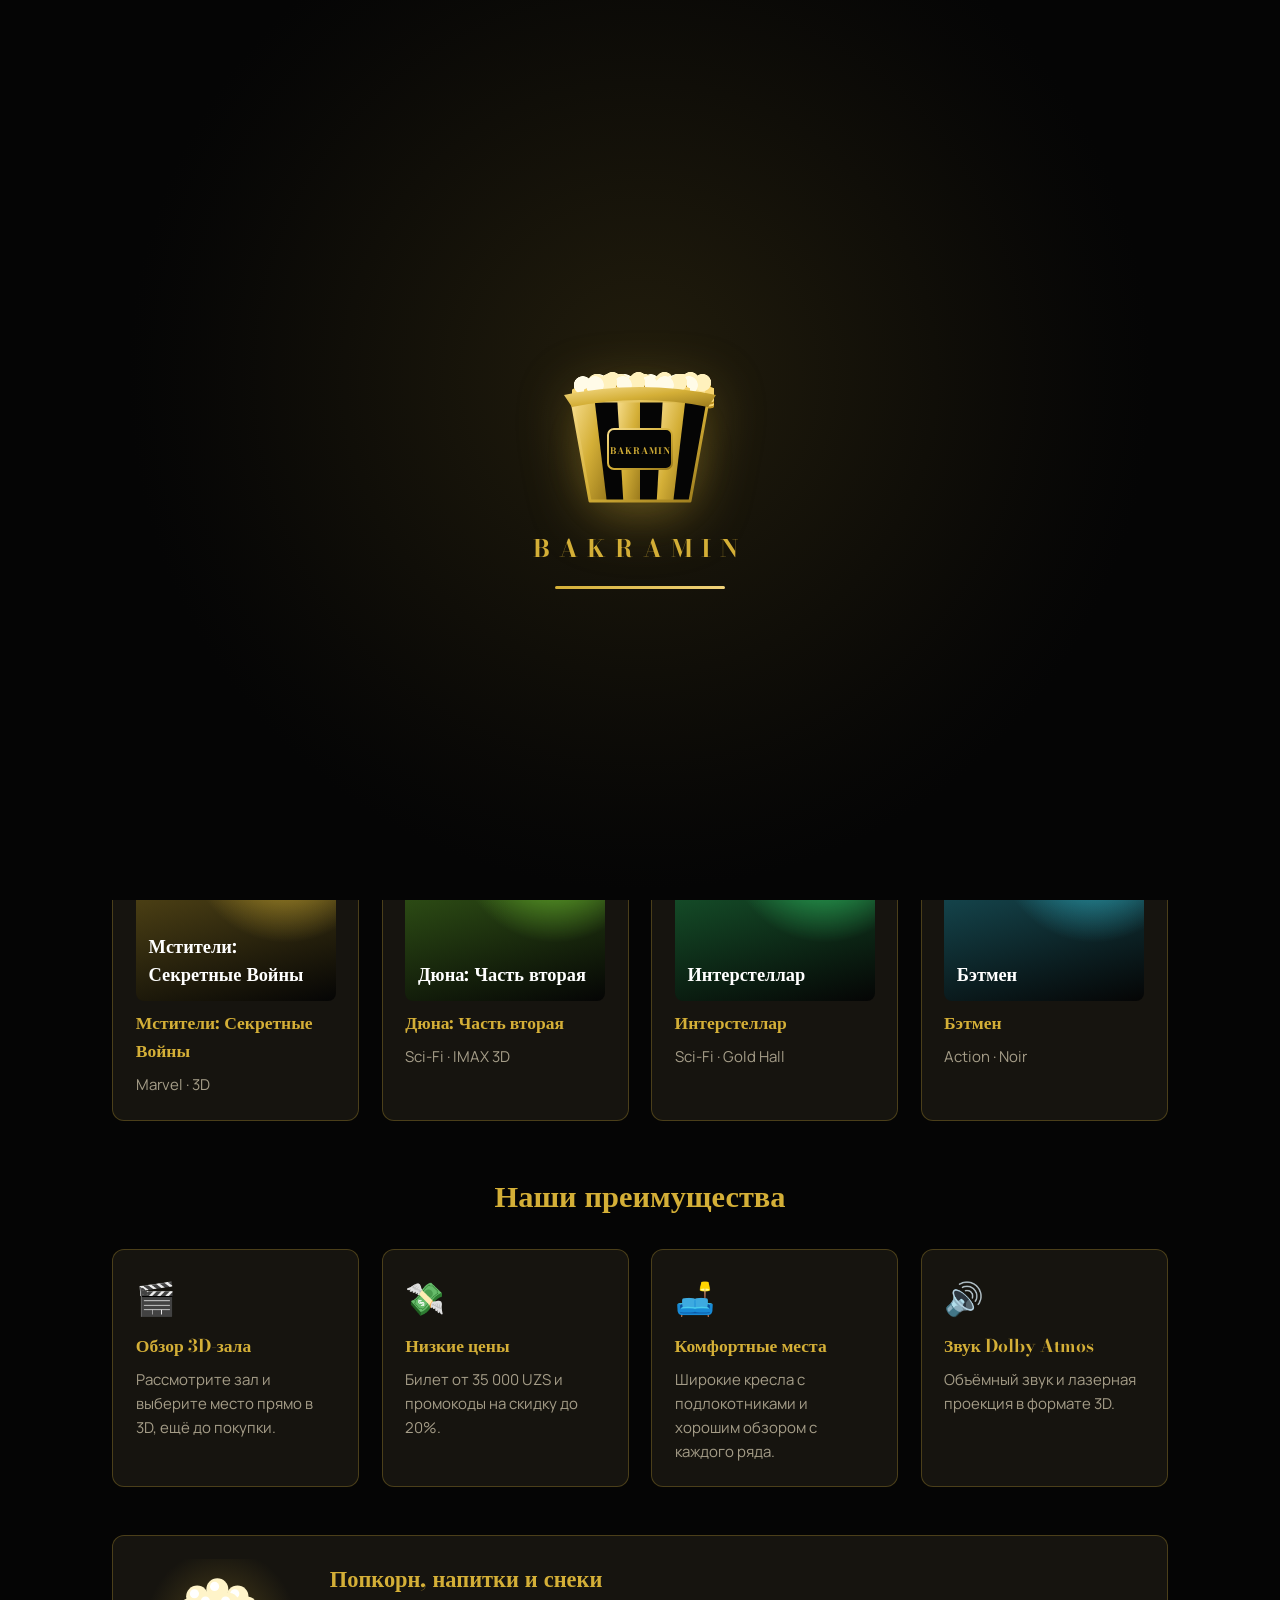
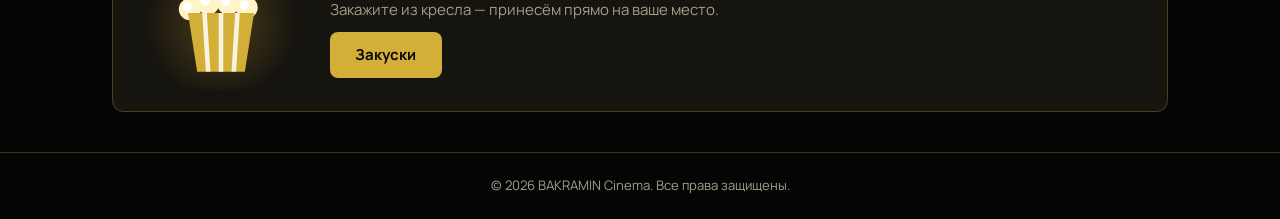
==== index.html @ 0f237e68 "start" ====
<!DOCTYPE html>
<html lang="ru" data-theme="dark">
<head>
<meta charset="UTF-8">
<meta name="viewport" content="width=device-width,initial-scale=1">
<title>Bakramin Cinema</title>
<link href="https://fonts.googleapis.com/css2?family=Bodoni+Moda:wght@700&family=Manrope:wght@400;600;800&display=swap" rel="stylesheet">
<link rel="stylesheet" href="style.css">
</head>
<body data-p="index">
<main id="m"></main>
<script src="main.js"></script>
</body>
</html>
---- style.css ----
:root{--bg:#050505;--bg2:#101010;--card:#16140f;--tx:#f6f0e0;--mu:#a59d88;--gold:#d4af37;--gold2:#f0d27a;--ln:rgba(212,175,55,.28);--free:#fff;--red:#e63946;--sf:'Manrope',system-ui,sans-serif;--hf:'Bodoni Moda','Playfair Display',Georgia,serif}
[data-theme=light]{--bg:#fffdf7;--bg2:#f6f0df;--card:#fff;--tx:#1b1810;--mu:#6f664f;--gold:#a97f12;--gold2:#c79b2a;--ln:rgba(169,127,18,.35);--free:#fff}
*{box-sizing:border-box;margin:0;padding:0}
body{background:var(--bg);color:var(--tx);font:15px/1.6 var(--sf);min-height:100vh;display:flex;flex-direction:column;transition:background .3s,color .3s}
h1,h2,h3,.logo{font-family:var(--hf);font-weight:700}
a{color:inherit;text-decoration:none}
header{position:sticky;top:0;z-index:50;display:flex;flex-wrap:wrap;gap:.8rem 1.6rem;justify-content:space-between;align-items:center;padding:.9rem 2rem;background:color-mix(in srgb,var(--bg) 88%,transparent);backdrop-filter:blur(10px);border-bottom:1px solid var(--ln)}
.logo{font-size:1.5rem;letter-spacing:.28em;color:var(--gold)}
nav{display:flex;gap:1.4rem}nav a{color:var(--mu);padding:.2rem 0;border-bottom:2px solid transparent}nav a:hover,nav a.on{color:var(--gold);border-color:var(--gold)}
.ctl{display:flex;gap:.6rem}
select,button,input{font:inherit;background:var(--card);color:var(--tx);border:1px solid var(--ln);border-radius:8px;padding:.5rem .9rem;cursor:pointer}
input{cursor:text;width:100%}input:focus,select:focus,button:focus-visible,a:focus-visible{outline:2px solid var(--gold);outline-offset:2px}
button:hover{border-color:var(--gold)}
.btn,button.pr{background:var(--gold);color:#0a0a0a;border:0;font-weight:700;display:inline-block;padding:.7rem 1.6rem;border-radius:8px;cursor:pointer;transition:transform .2s,box-shadow .2s}
.btn:hover,button.pr:hover{transform:translateY(-2px);box-shadow:0 8px 24px var(--ln)}
main{flex:1;width:100%;max-width:1100px;margin:0 auto;padding:2.5rem 1.4rem}
.hero{text-align:center;padding:4rem 0 3.5rem}
.hero h1{font-size:clamp(2.2rem,6vw,4.4rem);line-height:1.1;margin-bottom:1.2rem;background:linear-gradient(100deg,var(--gold) 30%,var(--gold2) 48%,var(--gold) 66%) 0 0/250% 100%;-webkit-background-clip:text;background-clip:text;color:transparent;animation:sheen 3s .6s 1 both}
@keyframes sheen{from{background-position:100% 0}to{background-position:0 0}}
.hero p{color:var(--mu);max-width:620px;margin:0 auto 2rem;font-size:1.1rem}
.st{font-size:1.9rem;color:var(--gold);text-align:center;margin:0 0 1.8rem}
.grid{display:grid;grid-template-columns:repeat(auto-fill,minmax(250px,1fr));gap:1.4rem}
.card{background:var(--card);border:1px solid var(--ln);border-radius:12px;padding:1.4rem;display:flex;flex-direction:column;gap:.5rem;transition:border-color .25s,transform .25s}
.card:hover{border-color:var(--gold);transform:translateY(-3px)}
.card h3{color:var(--gold)}.card p{color:var(--mu)}.ic{font-size:2rem}
.poster{height:170px;border-radius:8px;display:flex;align-items:flex-end;padding:.8rem;font:700 1.15rem var(--hf);color:#fff;background:linear-gradient(160deg,var(--c),#050505)}
.row{display:flex;gap:.6rem;flex-wrap:wrap}.row>a{flex:1}.row .btn{width:100%;text-align:center}
.fav.on{background:var(--gold);color:#000}
.times{display:flex;gap:.8rem;justify-content:center;margin:.5rem 0 2rem}.times button.on{background:var(--gold);color:#000;font-weight:700}
.hall{background:var(--card);border:1px solid var(--ln);border-radius:16px;padding:2rem 1rem;max-width:640px;margin:0 auto}
.scr{width:78%;height:8px;margin:0 auto .5rem;background:var(--gold);border-radius:50%;box-shadow:0 0 22px var(--gold)}
.sc{text-align:center;color:var(--gold);font-size:.8rem;margin-bottom:1.6rem}
.lay{display:flex;justify-content:center;align-items:stretch;gap:1.2rem}
.stair{writing-mode:vertical-rl;color:var(--gold);letter-spacing:.35em;font-size:.72rem;border:1px dashed var(--ln);border-radius:8px;padding:.6rem .3rem;text-align:center;opacity:.8}
.seats{display:flex;flex-direction:column;gap:.9rem}.sr{display:flex;gap:.55rem;justify-content:center;align-items:center}
.rn{width:1.2rem;color:var(--mu);font-size:.7rem}
.seat{width:34px;height:34px;border-radius:7px 7px 4px 4px;background:var(--free);border:1px solid #bbb;color:#111;font:700 .75rem var(--sf);padding:0;display:grid;place-items:center;transition:transform .15s}
.seat:not(.bk):hover{transform:scale(1.12)}.seat.bk{background:var(--red);color:#fff;border-color:var(--red);cursor:not-allowed}
.seat.sel{background:var(--gold);border-color:var(--gold2);box-shadow:0 0 12px var(--gold)}
.lg{display:flex;gap:1.4rem;justify-content:center;margin-top:1.6rem;font-size:.82rem;color:var(--mu)}.lg i{display:inline-block;width:13px;height:13px;border-radius:3px;margin-right:.35rem;vertical-align:-2px;background:var(--free);border:1px solid #bbb}.lg i.r{background:var(--red);border-color:var(--red)}.lg i.g{background:var(--gold);border-color:var(--gold)}
#c3{display:none;height:360px;margin-top:1.4rem;border:1px solid var(--gold);border-radius:10px;overflow:hidden;cursor:grab}
.sum{text-align:center;margin-top:1.4rem;color:var(--gold);font-weight:700;min-height:1.6em}
.box{max-width:620px;margin:0 auto}.box h3{font-size:1.4rem}
.tot{text-align:right;font-size:1.3rem;color:var(--gold);font-weight:700;margin:1rem 0}
.pm{display:flex;gap:.5rem;margin-top:1rem}.pm button{white-space:nowrap}
.tk{border:1px dashed var(--gold);border-radius:8px;padding:.8rem;background:color-mix(in srgb,var(--gold) 7%,transparent);display:flex;flex-direction:column;gap:.2rem;font-size:.85rem;color:var(--mu)}.tk b{color:var(--gold);font-size:1rem}
label{font-size:.82rem;color:var(--mu);display:block;margin:.8rem 0 .25rem}
.mu{color:var(--mu)}
footer{padding:1.4rem;text-align:center;font-size:.82rem;color:var(--mu);border-top:1px solid var(--ln)}
#toast{position:fixed;bottom:1.6rem;left:50%;transform:translate(-50%,30px);background:var(--gold);color:#000;padding:.7rem 1.4rem;border-radius:30px;font-weight:700;opacity:0;pointer-events:none;transition:.3s;z-index:200}#toast.on{opacity:1;transform:translate(-50%,0)}
.rv{animation:rv .6s backwards}@keyframes rv{from{opacity:0;transform:translateY(16px)}}
/* preloader: gold popcorn box */
#pre{position:fixed;inset:0;z-index:999;background:radial-gradient(circle at 50% 42%,color-mix(in srgb,var(--gold) 14%,var(--bg)),var(--bg) 62%);display:grid;place-content:center;justify-items:center;gap:1.2rem;transition:opacity .7s,visibility .7s,transform .7s}#pre.off{opacity:0;visibility:hidden;transform:scale(1.06)}
.pc{position:relative;width:180px;height:200px;filter:drop-shadow(0 14px 26px var(--ln))}.pc svg{position:absolute;inset:0;z-index:3}.glow{position:absolute;left:50%;top:70px;width:150px;height:150px;transform:translateX(-50%);background:radial-gradient(circle,var(--gold),transparent 68%);opacity:.35;filter:blur(18px)}
.pc b,.pc i{position:absolute;width:36px;height:32px;background:radial-gradient(circle at 30% 38%,#fffbe8 0 27%,transparent 29%),radial-gradient(circle at 68% 30%,#fff1bd 0 25%,transparent 27%),radial-gradient(circle at 52% 72%,#ffe8a0 0 30%,transparent 32%),radial-gradient(circle at 14% 72%,#f5d36e 0 20%,transparent 22%),radial-gradient(circle at 88% 68%,#f5d36e 0 19%,transparent 21%);filter:drop-shadow(0 2px 0 #b98f1f)}
.pc b{z-index:1}.pc i{z-index:2;top:62px;left:var(--x);margin-left:-18px;animation:pop 2.3s var(--d) infinite cubic-bezier(.25,.75,.4,1) backwards}
@keyframes pop{0%{transform:translate(0,26px) scale(.5);opacity:0}10%{opacity:1}42%{transform:translate(var(--dx),calc(var(--h)*-1px)) rotate(var(--r)) scale(1.08)}82%{transform:translate(calc(var(--dx)*.25),6px) rotate(calc(var(--r)*1.7)) scale(.95);opacity:1}100%{transform:translate(0,26px) scale(.5);opacity:0}}
.nm{font:700 1.5rem var(--hf);letter-spacing:.38em;color:var(--gold)}.nm span,.logo span{display:inline-block;animation:lt .7s calc(var(--i)*.09s) backwards cubic-bezier(.2,1.4,.4,1)}
@keyframes lt{from{opacity:0;transform:translateY(18px) rotate(8deg)}to{opacity:1;transform:none}}
.logo.late span{animation-delay:calc(2.4s + var(--i)*.07s)}
.bar{width:170px;height:3px;border-radius:3px;background:var(--ln);overflow:hidden}.bar span{display:block;height:100%;background:linear-gradient(90deg,var(--gold),var(--gold2));animation:ld 2.4s ease-out both}@keyframes ld{from{width:0}}
/* universal details */
#prog{position:fixed;top:0;left:0;height:3px;z-index:300;background:linear-gradient(90deg,var(--gold),var(--gold2));box-shadow:0 0 10px var(--gold);width:0}
body{animation:bin .5s both;transition:opacity .28s,transform .28s}@keyframes bin{from{opacity:0}}body.out{opacity:0;transform:scale(.985)}
::selection{background:var(--gold);color:#000}::-webkit-scrollbar{width:10px}::-webkit-scrollbar-track{background:var(--bg)}::-webkit-scrollbar-thumb{background:var(--ln);border-radius:10px}::-webkit-scrollbar-thumb:hover{background:var(--gold)}
.lang{position:relative;display:grid;grid-template-columns:repeat(3,1fr);padding:3px;border:1px solid var(--ln);border-radius:30px;background:var(--card);--i:0}
.lang .thumb{position:absolute;top:3px;bottom:3px;left:3px;width:calc((100% - 6px)/3);border-radius:30px;background:linear-gradient(135deg,var(--gold2),var(--gold));box-shadow:0 0 16px var(--ln);transform:translateX(calc(var(--i)*100%));transition:transform .4s cubic-bezier(.5,1.5,.5,1)}
.lang button{position:relative;z-index:1;border:0;background:none;padding:.32rem .75rem;border-radius:30px;font-weight:800;font-size:.78rem;letter-spacing:.06em;color:var(--mu);transition:color .25s}.lang button.on{color:#0a0a0a}.lang button:hover:not(.on){color:var(--gold)}
.tg{position:relative;width:62px;height:34px;border-radius:30px;display:flex;justify-content:space-between;align-items:center;padding:0 10px;font-size:.9rem;color:var(--mu)}
.tg i{position:absolute;top:3px;left:3px;width:26px;height:26px;border-radius:50%;background:linear-gradient(135deg,var(--gold2),var(--gold));box-shadow:0 0 12px var(--ln);transform:translateX(28px);transition:transform .4s cubic-bezier(.5,1.5,.5,1)}[data-theme=light] .tg i{transform:none}.tg span{position:relative;z-index:1}
.card{position:relative}.card::before{content:"";position:absolute;inset:0;pointer-events:none;background:radial-gradient(260px circle at var(--mx,50%) var(--my,0),color-mix(in srgb,var(--gold) 20%,transparent),transparent 70%);opacity:0;transition:opacity .3s}.card:hover::before{opacity:1}
.btn,button.pr{position:relative;overflow:hidden}.btn::after,button.pr::after{content:"";position:absolute;top:0;left:-70%;width:45%;height:100%;background:linear-gradient(100deg,transparent,rgba(255,255,255,.55),transparent);transform:skewX(-20deg);transition:left .6s}.btn:hover::after,button.pr:hover::after{left:130%}
.hero{position:relative;isolation:isolate}.hero::before{content:"";position:absolute;left:50%;top:-30px;width:560px;height:560px;max-width:100%;transform:translateX(-50%);background:radial-gradient(circle,var(--ln),transparent 65%);z-index:-1;animation:fl 7s ease-in-out infinite alternate}@keyframes fl{to{transform:translate(-50%,24px) scale(1.12)}}
.b3{display:inline-block;padding:.85rem 2rem;border-radius:40px;border:1px solid var(--gold);color:var(--gold);font-weight:700;position:relative;overflow:hidden;transition:.3s}.b3:hover{background:var(--gold);color:#0a0a0a;box-shadow:0 0 28px var(--ln);transform:translateY(-2px)}
@media(max-width:700px){header{padding:.8rem 1rem}nav{gap:.9rem;font-size:.85rem;order:3;width:100%;overflow:auto}.seat{width:29px;height:29px}.sr{gap:.35rem}}
@media(prefers-reduced-motion:reduce){*{animation-duration:.01s!important;transition:none!important}}
.g4{grid-template-columns:repeat(auto-fit,minmax(220px,1fr))}
.poster{position:relative;overflow:hidden;height:190px}.poster .e{position:absolute;right:.5rem;top:.2rem;font-size:3.6rem;opacity:.4}
.hero2{display:grid;grid-template-columns:1.05fr 1fr;gap:2rem;align-items:center;padding:2.5rem 0 2rem;position:relative}.hero2 h1{font-size:clamp(2.1rem,4.6vw,3.6rem);line-height:1.1;color:var(--gold);margin-bottom:1rem}.hero2 p{color:var(--mu);font-size:1.1rem;margin-bottom:1.6rem;max-width:46ch}
.art svg{width:100%;height:auto;filter:drop-shadow(0 18px 40px var(--ln));animation:fl2 6s ease-in-out infinite alternate}@keyframes fl2{to{transform:translateY(-10px)}}
.stats{display:grid;grid-template-columns:repeat(auto-fit,minmax(140px,1fr));gap:1rem;margin:2rem 0 3rem;padding:1.4rem;border:1px solid var(--ln);border-radius:14px;background:var(--card);text-align:center}.stats b{display:block;font:700 1.9rem var(--hf);color:var(--gold)}.stats span{color:var(--mu);font-size:.82rem}
.ban{flex-direction:row;align-items:center;gap:1.5rem;margin-top:3rem}.ban h3{font-size:1.4rem}
.sart{display:grid;place-items:center;height:130px;border-radius:10px;background:radial-gradient(circle,var(--ln),transparent 70%)}.sart svg{height:110px;width:110px}.ban .sart{width:170px;flex:none}
.qty{display:flex;align-items:center;gap:.7rem}.qty button{width:34px;height:34px;padding:0;border-radius:50%;font-size:1.1rem}.qty b{min-width:1.4rem;text-align:center;color:var(--gold)}
.sl{display:flex;justify-content:space-between;align-items:center;gap:.8rem;padding:.5rem 0;border-bottom:1px solid var(--ln);font-size:.9rem}
.ttl{display:inline-block;margin:.3rem 0 .6rem;padding:.3rem .9rem;border-radius:30px;background:linear-gradient(135deg,var(--gold2),var(--gold));color:#0a0a0a;font-weight:800}
.prog2{height:8px;border-radius:8px;background:var(--ln);overflow:hidden;margin-bottom:.4rem}.prog2 i{display:block;height:100%;background:linear-gradient(90deg,var(--gold),var(--gold2));transition:width .6s}
button:disabled{opacity:.45;cursor:not-allowed}
@media(max-width:800px){.hero2{grid-template-columns:1fr}.ban{flex-direction:column;align-items:flex-start}}
.dd{position:relative}.ddb{width:100%;display:flex;justify-content:space-between;align-items:center;gap:.6rem;padding:.8rem 1rem;border-radius:12px;border:1px solid var(--gold);background:linear-gradient(135deg,color-mix(in srgb,var(--gold) 14%,var(--card)),var(--card));text-align:left;font-weight:600}.ddb i{color:var(--gold);transition:transform .3s;font-style:normal}.dd.open .ddb i{transform:rotate(180deg)}
.dd ul{position:absolute;z-index:20;left:0;right:0;top:calc(100% + 6px);list-style:none;background:var(--card);border:1px solid var(--gold);border-radius:12px;padding:.35rem;box-shadow:0 18px 40px rgba(0,0,0,.45),0 0 24px var(--ln);opacity:0;visibility:hidden;transform:translateY(-8px) scale(.98);transform-origin:top;transition:.25s}.dd.open ul{opacity:1;visibility:visible;transform:none}
.dd li{display:flex;flex-direction:column;padding:.55rem .8rem;border-radius:8px;cursor:pointer;transition:background .2s,padding .2s}.dd li small{color:var(--mu)}.dd li:hover{background:color-mix(in srgb,var(--gold) 16%,transparent);padding-left:1.1rem}.dd li.on{background:linear-gradient(135deg,var(--gold2),var(--gold));color:#0a0a0a}.dd li.on small{color:#2b230c}
.auth{max-width:440px;margin:0 auto}.tabs{position:relative;display:grid;grid-template-columns:1fr 1fr;padding:3px;border:1px solid var(--ln);border-radius:30px;margin-bottom:.6rem;--i:0}.tabs i{position:absolute;top:3px;bottom:3px;left:3px;width:calc(50% - 3px);border-radius:30px;background:linear-gradient(135deg,var(--gold2),var(--gold));transform:translateX(calc(var(--i)*100%));transition:transform .4s cubic-bezier(.5,1.5,.5,1)}.tabs button{position:relative;border:0;background:none;padding:.55rem;border-radius:30px;font-weight:700;color:var(--mu)}.tabs button.on{color:#0a0a0a}
.pf{flex-direction:row;align-items:center;gap:1.4rem;margin-bottom:1.4rem;flex-wrap:wrap;background:linear-gradient(135deg,color-mix(in srgb,var(--gold) 12%,var(--card)),var(--card))}.av{width:82px;height:82px;border-radius:50%;display:grid;place-items:center;font:700 1.9rem var(--hf);color:#0a0a0a;background:linear-gradient(135deg,var(--gold2),var(--gold));box-shadow:0 0 0 4px var(--bg),0 0 0 6px var(--gold),0 0 30px var(--ln)}.pi{flex:1;min-width:180px}.pi h2{font-size:1.6rem}.pa{display:flex;gap:.6rem;flex-wrap:wrap}
.tk em{font-style:normal;display:inline-block;margin:0 .3rem .2rem 0;padding:.1rem .6rem;border-radius:20px;background:var(--ln);color:var(--tx)}
.box{overflow:visible}.dd ul{max-height:260px;overflow:auto}

/* themed animated background + film strips */
#bg{position:fixed;inset:0;z-index:-1;pointer-events:none}
body::before,body::after{content:"";position:fixed;top:0;bottom:0;width:26px;z-index:-1;pointer-events:none;border-inline:1px solid var(--ln);background:repeating-linear-gradient(180deg,var(--ln) 0 12px,transparent 12px 26px) center/9px 100% no-repeat;animation:strip 9s linear infinite}
body::before{left:8px}body::after{right:8px;animation-direction:reverse}@keyframes strip{to{background-position:center 260px}}
@media(max-width:900px){body::before,body::after{display:none}}
/* curtain page transition */
#cur{position:fixed;inset:0;z-index:400;pointer-events:none;display:flex}
#cur i{flex:1;background:repeating-linear-gradient(90deg,#3a0b12 0 26px,#5a1420 26px 52px);box-shadow:inset 0 0 60px rgba(0,0,0,.6);transition:transform .65s cubic-bezier(.7,0,.25,1)}
#cur i:first-child{transform:translateX(-101%);border-right:3px solid var(--gold)}#cur i:last-child{transform:translateX(101%);border-left:3px solid var(--gold)}
#cur.cl i{transform:none}#cur:not(.cl) i{transition-delay:.05s}
/* hover growth everywhere */
.card{transition:transform .35s cubic-bezier(.2,1.4,.4,1),border-color .25s,box-shadow .35s}.card:hover{transform:translateY(-6px) scale(1.035);box-shadow:0 22px 50px rgba(0,0,0,.45),0 0 32px var(--ln)}
.card .poster .e{transition:transform .5s cubic-bezier(.2,1.5,.4,1)}.card:hover .poster .e{transform:scale(1.4) rotate(14deg)}
.sart svg{transition:transform .45s cubic-bezier(.2,1.6,.4,1)}.card:hover .sart svg{transform:scale(1.2) rotate(-7deg)}
nav a{transition:transform .25s,color .25s,border-color .25s}nav a:hover{transform:scale(1.1)}
.logo span{transition:transform .25s cubic-bezier(.2,1.8,.4,1),color .25s}.logo span:hover{transform:translateY(-5px) scale(1.25);color:var(--gold2)}
button{transition:transform .22s cubic-bezier(.2,1.6,.4,1),border-color .2s,box-shadow .25s,background .2s}button:not(:disabled):hover{transform:scale(1.07)}
.btn:hover,button.pr:hover,.b3:hover{transform:translateY(-2px) scale(1.07)}
.seat:not(.bk):hover{transform:scale(1.28);z-index:2}
.stats>div{transition:transform .3s}.stats>div:hover{transform:scale(1.1)}
.av{transition:transform .4s cubic-bezier(.2,1.6,.4,1)}.av:hover{transform:scale(1.1) rotate(8deg)}
.tk{transition:transform .25s,border-color .25s}.tk:hover{transform:scale(1.03);border-style:solid}
.lang button:hover:not(.on){transform:scale(1.15)}.tg:hover{transform:scale(1.08)}
.dd li{transition:background .2s,padding .2s,transform .2s}.dd li:hover{transform:scale(1.02)}
.ddb:not(:disabled):hover,.tabs button:not(:disabled):hover{transform:none}
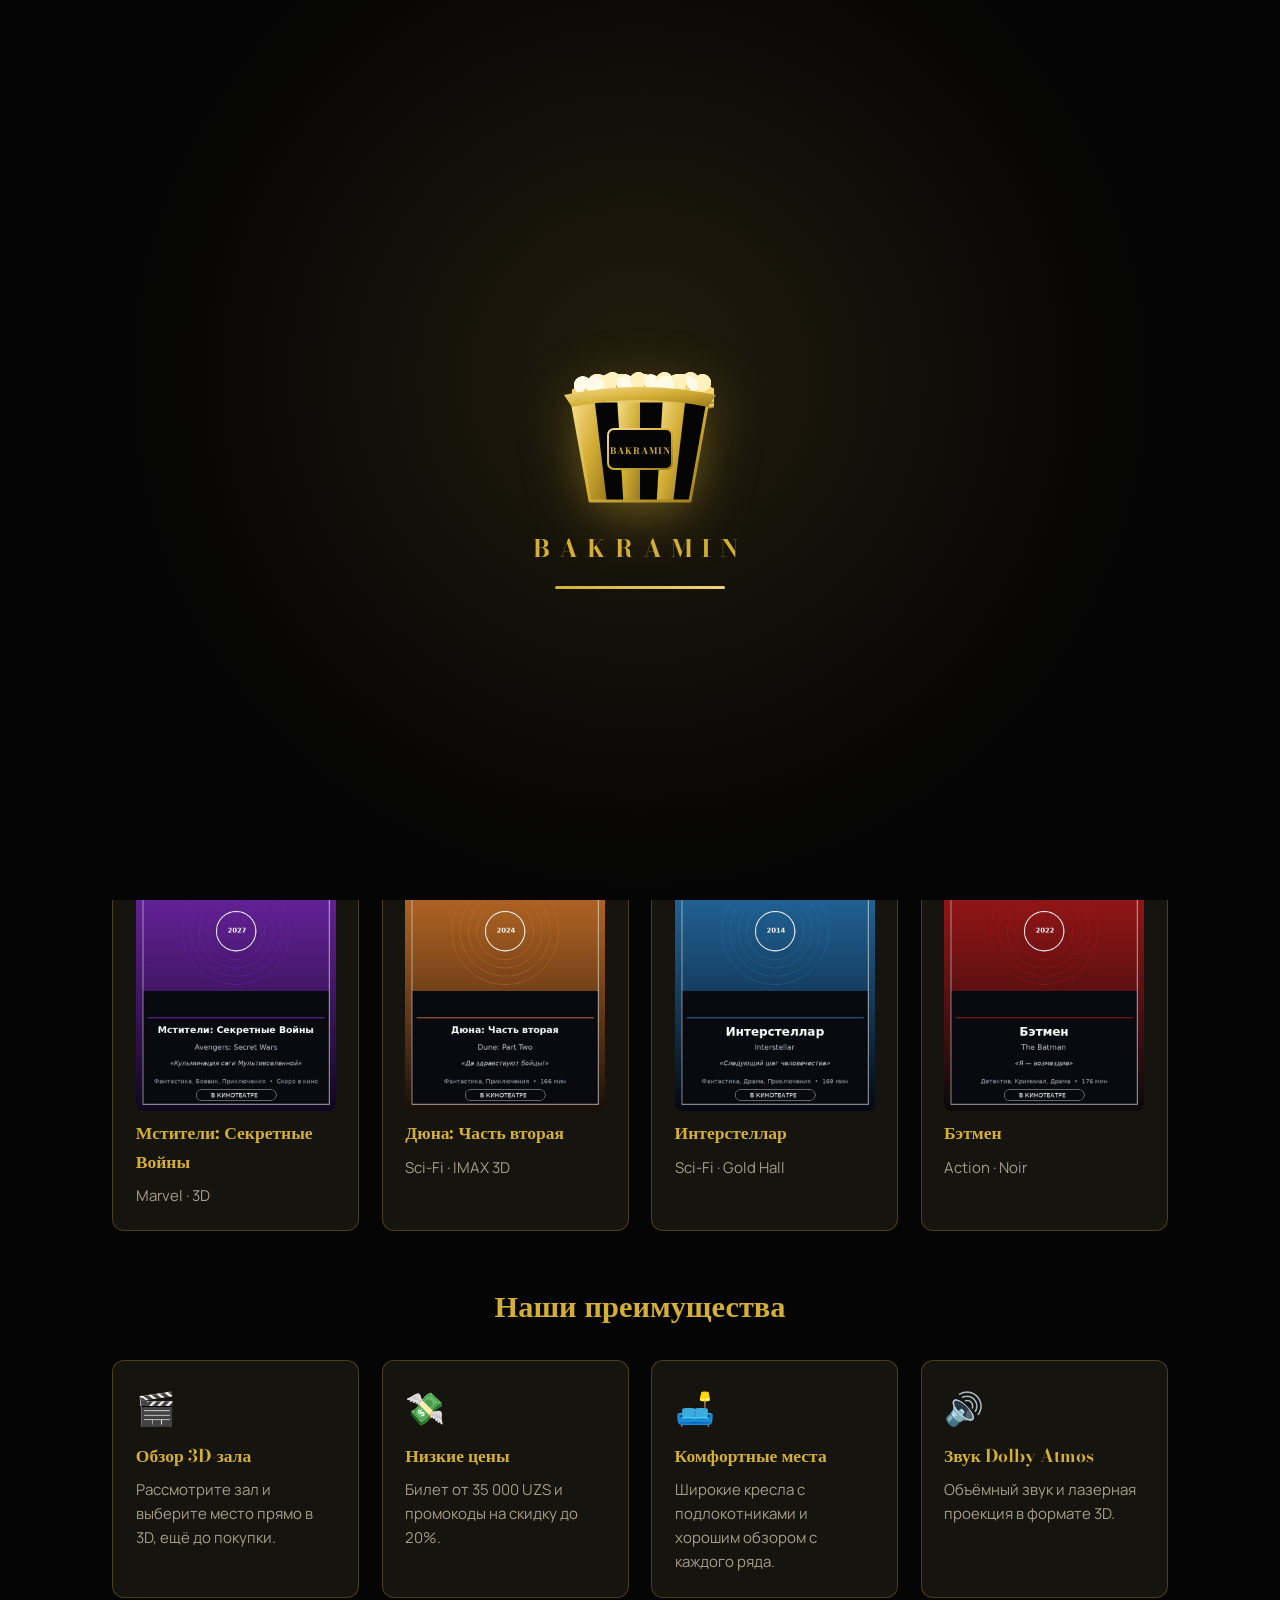
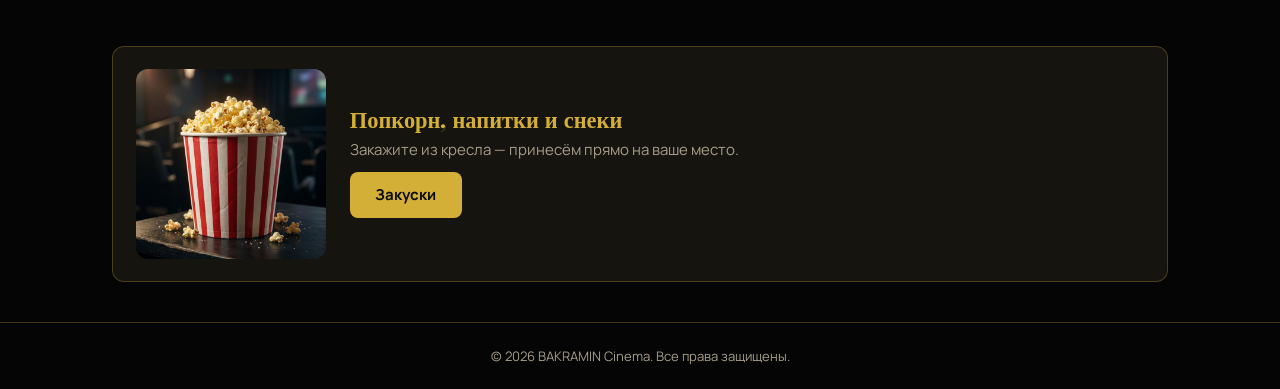
==== commit 741ae64b: "update" ====
--- a/index.html
+++ b/index.html
@@ -2,7 +2,7 @@
 <html lang="ru" data-theme="dark">
 <head>
 <meta charset="UTF-8">
-<meta name="viewport" content="width=device-width,initial-scale=1">
+<meta name="viewport" content="width=device-width,initial-scale=1,viewport-fit=cover">
 <title>Bakramin Cinema</title>
 <link href="https://fonts.googleapis.com/css2?family=Bodoni+Moda:wght@700&family=Manrope:wght@400;600;800&display=swap" rel="stylesheet">
 <link rel="stylesheet" href="style.css">
--- a/style.css
+++ b/style.css
@@ -120,3 +120,42 @@
 .lang button:hover:not(.on){transform:scale(1.15)}.tg:hover{transform:scale(1.08)}
 .dd li{transition:background .2s,padding .2s,transform .2s}.dd li:hover{transform:scale(1.02)}
 .ddb:not(:disabled):hover,.tabs button:not(:disabled):hover{transform:none}
+.poster.img{height:auto;aspect-ratio:2/3;padding:0;align-items:flex-end}.poster.img img{position:absolute;inset:0;width:100%;height:100%;object-fit:cover;transition:transform .6s cubic-bezier(.2,1,.3,1)}
+.poster.img:not(.no) .e,.poster.img:not(.no) .tt{display:none}.poster.img.no{padding:.8rem}.card:hover .poster.img img{transform:scale(1.08)}.card:hover .poster.img .e{transform:none}
+.mp{width:190px;flex:none}.mp .poster{box-shadow:0 14px 34px rgba(0,0,0,.5),0 0 26px var(--ln)}.chips{display:flex;gap:.5rem;flex-wrap:wrap;margin-top:.7rem}.chips em{font-style:normal;padding:.15rem .7rem;border-radius:20px;border:1px solid var(--gold);color:var(--gold);font-size:.82rem;font-weight:700}
+@media(max-width:600px){.mp{width:140px}}
+.sart.ph{height:auto;aspect-ratio:1;padding:0;overflow:hidden;border-radius:12px;background:none}.sart.ph img{width:100%;height:100%;object-fit:cover;transition:transform .55s cubic-bezier(.2,1,.3,1)}.card:hover .sart.ph img{transform:scale(1.1)}
+.ban .sart.ph{width:190px;height:190px;aspect-ratio:auto}.nm2{display:flex;align-items:center;gap:.7rem}.th{width:46px;height:46px;border-radius:8px;object-fit:cover}
+
+/* ===== phone layout ===== */
+nav a i{display:none;font-style:normal}
+html{-webkit-text-size-adjust:100%}*{-webkit-tap-highlight-color:transparent}
+@media(max-width:820px){
+  header{padding:.55rem .8rem calc(.55rem) .8rem;flex-wrap:nowrap;gap:.5rem}.logo{font-size:1.05rem;letter-spacing:.16em}
+  .ctl{gap:.4rem}.lang button{padding:.28rem .55rem;font-size:.7rem}.tg{width:52px;height:30px}.tg i{width:22px;height:22px;transform:translateX(22px)}[data-theme=light] .tg i{transform:none}
+  nav{position:fixed;left:0;right:0;bottom:0;order:0;width:auto;z-index:70;justify-content:space-around;gap:0;padding:.35rem .2rem calc(.35rem + env(safe-area-inset-bottom));background:color-mix(in srgb,var(--bg) 94%,transparent);backdrop-filter:blur(14px);border-top:1px solid var(--ln);overflow:visible;font-size:.62rem}
+  nav a{display:flex;flex-direction:column;align-items:center;gap:1px;border:0!important;padding:.25rem .3rem;border-radius:10px;min-width:48px}nav a i{display:block;font-size:1.25rem;line-height:1.2}nav a.on{color:var(--gold);background:color-mix(in srgb,var(--gold) 14%,transparent)}
+  main{padding:1.1rem .8rem 6rem}footer{padding-bottom:5.5rem}#toast{bottom:5.2rem}
+  .st{font-size:1.5rem;margin-bottom:1.1rem}
+  .hero2{grid-template-columns:1fr;padding:1rem 0;gap:1rem}.hero2 h1{font-size:1.9rem}.hero2 p{font-size:.95rem;margin-bottom:1rem}
+  .stats{grid-template-columns:repeat(2,1fr);padding:.9rem;margin:1.2rem 0 1.8rem}.stats b{font-size:1.5rem}
+  .grid,.g4{grid-template-columns:repeat(2,1fr);gap:.7rem}.grid.one{grid-template-columns:1fr;gap:1rem}
+  .card{padding:.7rem;gap:.35rem;border-radius:12px}.card h3{font-size:.92rem;line-height:1.25}.card p,.card span.mu{font-size:.78rem}
+  .grid.cat .card>p{display:-webkit-box;-webkit-line-clamp:3;-webkit-box-orient:vertical;overflow:hidden}
+  .row{flex-wrap:nowrap}.row .btn,.row button.pr{padding:.55rem .4rem;font-size:.8rem}
+  .sart.ph{border-radius:10px}.ban{flex-direction:column;align-items:flex-start;padding:1rem}.ban .sart.ph{width:100%;height:170px}
+  .qty button{width:38px;height:38px}
+  .md{flex-direction:column!important;align-items:center;text-align:center}.mp{width:150px}.chips{justify-content:center}
+  .times{gap:.5rem}.times button{padding:.55rem 1rem}
+  .hall{padding:1rem .3rem;border-radius:14px}.lay{gap:.45rem}.stair{font-size:.55rem;letter-spacing:.2em;padding:.4rem .15rem}.seats{gap:.6rem}.sr{gap:4px}.rn{width:.8rem;font-size:.6rem}
+  .seat{width:28px;height:28px;font-size:.66rem;border-radius:6px 6px 3px 3px}.lg{gap:.7rem;font-size:.7rem;flex-wrap:wrap}
+  .box{max-width:100%}.pm{flex-direction:column}.pm button,.pm input{width:100%}
+  .pf{flex-direction:column;text-align:center;gap:.8rem}.pi{min-width:0}.pa{justify-content:center;width:100%}.pa button{flex:1}.tk{font-size:.8rem}
+  .auth{max-width:100%}.dd li{padding:.6rem .8rem}
+  input,select{font-size:16px}
+  #pre{gap:.8rem}.pc{transform:scale(.8)}.nm{font-size:1.15rem}
+  .hero2 .art svg{animation:none}
+}
+@media(max-width:380px){.grid,.g4{gap:.5rem}.card{padding:.55rem}.seat{width:26px;height:26px}.stair{display:none}}
+@media(hover:none){.card:hover,.btn:hover,button:not(:disabled):hover,.seat:not(.bk):hover,.stats>div:hover,.tk:hover,.b3:hover,nav a:hover,.av:hover,.lang button:hover:not(.on),.tg:hover,.dd li:hover{transform:none!important}.card:hover{box-shadow:none}.card:hover .poster.img img,.card:hover .sart.ph img,.card:hover .poster .e{transform:none}.card::before{display:none}}
+@media(max-width:820px){header{backdrop-filter:none;-webkit-backdrop-filter:none;background:var(--bg)}}
